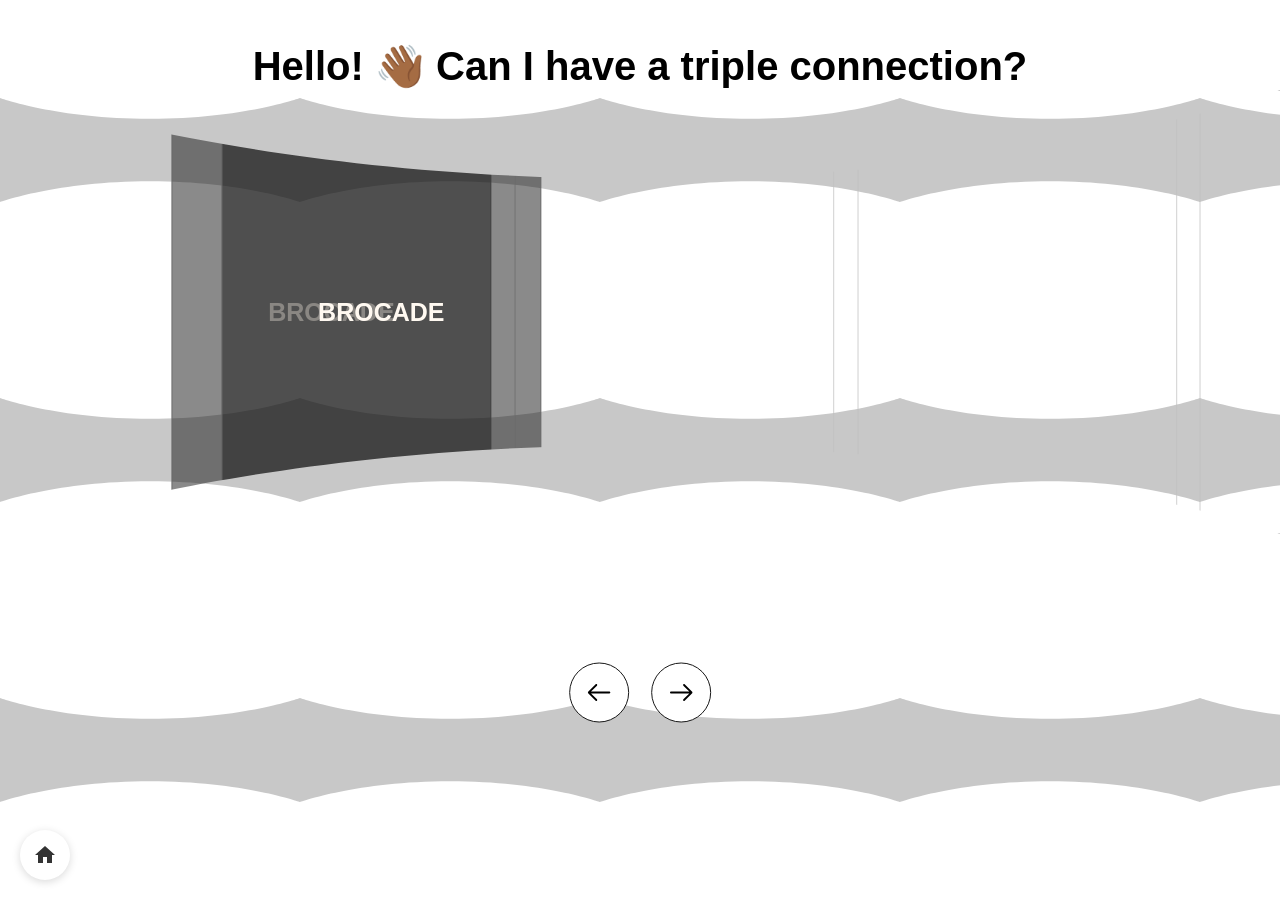
==== second1.html @ 450f44c1 "second1" ====
<!DOCTYPE html>
<html lang="en">

<head>
    <meta charset="UTF-8">
    <meta name="viewport" content="width=device-width, initial-scale=1.0">
    <title>Document</title>
    <link rel="stylesheet" href="second1.css">
</head>

<body>
    <div class="title">
        <p> Hello! 👋🏾 Can I have a triple connection?</p>
    </div>
    <div id="banner">
        <div class="img-list img-wrapper">
            <div class="img-box">
                <div class="info">
                    <h3>BROCADE</h3>
                </div>
                <img src="./assets/images/brocade-img.jpg" alt="">
            </div>
            <a href="./details/dai-detail.html"class="img-link">
            <div class="img-box">
            
                <img src="./assets/images/dai2-image.jpg" alt=""></a>
            </div>
            <a href="./details/miao-detail.html"class="img-link">
            <div class="img-box">
                <img src="./assets/images/miao2-image.jpg" alt=""></a>
            </div>
            <a href="./details/tujia-detail.html"class="img-link">
            <div class="img-box">
                <img src="./assets/images/tujia2-image.jpg" alt=""></a>
            </div>
            <a href="./details/zhuang-detail.html"class="img-link">
            <div class="img-box">
                <img src="./assets/images/zhuang2-image.jpg" alt=""></a>
            </div>
            <div class="img-box" id="last-img-box">
                <div class="info">
                    <h3>BROCADE</h3>
                </div>
                <img src="./assets/images/footer-image.jpg" alt="">
            </div>
        </div>
    </div>
    <div class="btn-group">
        <button class="last btn">
            <svg t="1686471404424" class="icon left" viewBox="0 0 1024 1024" version="1.1"
                xmlns="http://www.w3.org/2000/svg" p-id="2373" width="128" height="128">
                <path
                    d="M862.485 481.154H234.126l203.3-203.3c12.497-12.497 12.497-32.758 0-45.255s-32.758-12.497-45.255 0L135.397 489.373c-12.497 12.497-12.497 32.758 0 45.254l256.774 256.775c6.249 6.248 14.438 9.372 22.627 9.372s16.379-3.124 22.627-9.372c12.497-12.497 12.497-32.759 0-45.255l-203.3-203.301h628.36c17.036 0 30.846-13.81 30.846-30.846s-13.81-30.846-30.846-30.846z"
                    fill="" p-id="2374"></path>
            </svg>
        </button>
        <button class="next btn">
            <svg t="1686471404424" class="icon right" viewBox="0 0 1024 1024" version="1.1"
                xmlns="http://www.w3.org/2000/svg" p-id="2373" width="128" height="128">
                <path
                    d="M862.485 481.154H234.126l203.3-203.3c12.497-12.497 12.497-32.758 0-45.255s-32.758-12.497-45.255 0L135.397 489.373c-12.497 12.497-12.497 32.758 0 45.254l256.774 256.775c6.249 6.248 14.438 9.372 22.627 9.372s16.379-3.124 22.627-9.372c12.497-12.497 12.497-32.759 0-45.255l-203.3-203.301h628.36c17.036 0 30.846-13.81 30.846-30.846s-13.81-30.846-30.846-30.846z"
                    fill="" p-id="2374"></path>
            </svg>
        </button>
    </div>
    <script>
        const imgListOne = document.querySelector('.img-list')
        // 获取图片类数组，并将其转化为数组
        let imgBoxList = Array.prototype.slice.call(document.querySelectorAll('.img-list .img-box'))
        const imgBoxCount = imgBoxList.length
        const root = document.documentElement;
        const btnGroup = document.querySelector('.btn-group')
        const lastBtn = document.querySelector('.last')
        const nextBtn = document.querySelector('.next')
        const lastImgBox = document.getElementById('last-img-box')

        // 获取--post-spacing和--post-size的值
        const postSpacing = Number(getComputedStyle(root).getPropertyValue('--post-spacing').replace("vw", ""));
        const postSize = Number(getComputedStyle(root).getPropertyValue('--post-size').replace("vw", ""));

        // 根据图片的数量动态获取img-list的宽度
        let imgListLength = (postSize + postSpacing) * imgBoxCount
        console.log(imgListLength);
        // 根据图片的数量动态获取img-box的宽度
        const imgBoxLength = postSize + postSpacing

        let index = 0
        let indexOne = 1
        let timer = null
        let animationTime = 0.5

        // 初始化数组中元素的的顺序，将最后一张图片放在第一位与html部分图片展示位置一致
        imgBoxList.unshift(imgBoxList.pop())
        // 设置imgListOne动画时间
        imgListOne.style.transition = animationTime + 's ease'
        // 设置按钮出现时间
        setTimeout(function () {
            btnGroup.style.opacity = '1'
            btnGroup.style.bottom = '5%'
        }, animationTime * 1000)
        // 点击事件
        function cilckFun(flag) {
            //下一张 next
            if (flag == 'next') {
                index--
                console.log(index);
                // 因为右边没有显示的图片比较多，所以可以直接先整体向左移动
                imgListOne.style.left = imgBoxLength * index + "vw";
                setTimeout(function () {
                    imgListOne.style.transition = 'none'
                    // 当点击下一个累计达到图片数量时，相当于要回到原点，则重置变量和位置
                    if (Math.abs(index) == imgBoxCount) {
                        index = 0
                        imgListOne.style.left = 0
                        imgBoxList.forEach(item => {
                            if (item.id == 'last-img-box') {
                                item.style.transform = `translateX(-160.68vw)`
                            } else {
                                item.style.transform = 'none'
                            }
                        });
                    } else {
                        // 当第一张图片为last-img-box时，说明已经跑完了一轮，则将其放在最后的位置，初始状态其为-160.68vw
                        if (imgBoxList[0].id == 'last-img-box') {
                            lastImgBox.style.transition = 'none'
                            lastImgBox.style.transform = 'translateX(0px)'
                        } else if (index >= 0) {
                            /*  
                                这种情况是为了解决在点击完第last，再点击next时造成的bug问题，其实就是回退，再点击last之前
                                没有加transform属性，点击last以后则添加了transform属性，再次点击next按钮后应该不加transform
                            */
                            imgBoxList[0].style.transform = 'none'
                        } else {
                            // 正常情况下，点击next，则将最左侧的图片移到最后
                            imgBoxList[0].style.transform = 'translateX(160.68vw)'
                        }
                    }
                    // 模拟移动情况，将最左侧的图片（元素）移动到最后
                    imgBoxList.push(imgBoxList.shift())
                }, animationTime * 1000)
            } else {
                // 上一张 last
                index++
                console.log(index);
                // 模拟移动情况，把最右侧的图片（元素）移动到最前
                imgBoxList.unshift(imgBoxList.pop())
                // 因为左侧图片只会有一张，所以需要先移动图片到左侧，再进行imgListOne的移到
                if (imgBoxList[0].id == 'last-img-box' && index != 0) {
                    // 当第一张图片为last-img-box时，说明已经跑完了一轮，此时相对于一开始的位置为-321.36vw
                    imgBoxList[0].style.transform = 'translateX(-321.36vw)'
                } else if (index < 0) {
                    // 这种情况与点击next按钮出现的回退现象一致
                    imgBoxList[0].style.transform = 'none'
                } else {
                    // 正常情况下，点击last，则将最右侧的图片移到最前
                    imgBoxList[0].style.transform = 'translateX(-160.68vw)'
                }
                imgListOne.style.left = imgBoxLength * index + "vw";
                lastImgBox.style.transition = 'none'
                // 当点击下一个累计达到图片数量时，相当于要回到原点，则重置变量和位置
                if (Math.abs(index) == imgBoxCount) {
                    index = 0
                    setTimeout(function () {
                        imgListOne.style.transition = 'none'
                        imgListOne.style.left = 0
                        imgBoxList.forEach(item => {
                            if (item.id == 'last-img-box') {
                                item.style.transform = 'translateX(-160.68vw)'
                            } else {
                                item.style.transform = 'none'
                            }
                        });
                    }, animationTime * 1000)
                }
            }
            imgListOne.style.transition = animationTime + 's ease'
        }

        //节流函数
        function throttle(fn, delay) {
            return function () {
                if (timer) {
                    return
                }
                fn.apply(this, arguments)
                timer = setTimeout(() => {
                    timer = null
                }, delay)
            }
        }

        nextBtn.onclick = throttle(() => cilckFun('next'), animationTime * 1000);

        lastBtn.onclick = throttle(() => cilckFun('last'), animationTime * 1000);
        function goBack(){
            window.location.href='index.html';
        }
    </script>
    <!-- 返回首页按钮 -->
    <a href="index.html" class="back-home">
    <svg width="24" height="24" viewBox="0 0 24 24" fill="currentColor">
     <path d="M10 20v-6h4v6h5v-8h3L12 3 2 12h3v8z"/>
    </svg></a>
    </div>
</body>

</html>
---- second1.css ----
@charset "UTF-8";
@font-face {
  font-family: Millik;
  font-weight: 700;
  src: url(./assets/font/Millik.c3f91cb.ttf) format("truetype");
  text-rendering: optimizeLegibility;
}
:root {
  --post-spacing: 1.78vw;
  --post-size: 25vw;
  --mask-size: 100vw;
}

* {
  padding: 0;
  margin: 0;
  font-family: Millik, Arial, sans-serif;
  font-size: 62.5%;
  -ms-text-size-adjust: 100%;
  -webkit-text-size-adjust: 100%;
  -moz-osx-font-smoothing: grayscale;
  -webkit-font-smoothing: antialiased;
  box-sizing: border-box;
}

body {
  background: #fff;
  background-image: url([data-uri]);
  background-repeat: repeat;
  background-size: 300px 300px;
}

.title {
  position: absolute;
  left: 50%;
  top: 5%;
  transform: translate(-50%, -5%);
}
.title p {
  font-size: 4rem;
  font-weight: 800;
  white-space: nowrap;
}

.back-home {
  position: fixed; /* 固定在左下角，不随页面滚动 */
  left: 20px;
  bottom: 20px;
  width: 50px;
  height: 50px;
  border-radius: 50%; /* 圆形按钮 */
  background: #fff;
  box-shadow: 0 2px 8px rgba(0, 0, 0, 0.15);
  display: flex;
  align-items: center;
  justify-content: center;
  cursor: pointer;
  color: #333;
  z-index: 999; /* 确保在最上层 */
  transition: all 0.3s ease;
}
.back-home:hover {
  background: #f5f5f5;
  transform: scale(1.05);
}

#banner {
  overflow: hidden;
  position: relative;
  width: 100vw;
  height: calc(var(--post-size) / 0.72);
  -webkit-mask: url([data-uri]);
          mask: url([data-uri]);
  -webkit-mask-repeat: no-repeat;
          mask-repeat: no-repeat;
  -webkit-mask-position: center;
          mask-position: center;
  -webkit-mask-size: var(--mask-size);
          mask-size: var(--mask-size);
  position: absolute;
  top: 10%;
}
#banner .img-wrapper {
  display: flex;
  position: absolute;
  width: 100%;
  float: left;
  height: calc(var(--post-size) / 0.72);
  transform: translate(13.39vw, 0);
  animation: admission 1.5s;
}
#banner .img-wrapper .img-box {
  height: 100%;
  display: inline-block;
  margin-right: var(--post-spacing);
  position: relative;
  cursor: pointer;
}
#banner .img-wrapper .img-box .info {
  position: absolute;
  display: flex;
  flex-direction: column;
  justify-content: center;
  left: 0;
  top: 0;
  height: 100%;
  width: 100%;
  background: hsla(0, 0%, 9%, 0.5);
  text-align: center;
  color: #fff9f1;
  font-size: 4rem;
}
#banner .img-wrapper .img-box img {
  width: var(--post-size);
  height: 100%;
  -o-object-position: center;
     object-position: center;
  -o-object-fit: cover;
     object-fit: cover;
}
#banner .img-wrapper .img-box:last-child {
  transform: translate(-130vw, 0);
}

.btn-group {
  height: 15vh;
  position: absolute;
  left: 50%;
  bottom: 0%;
  transform: translate(-50%, -50%);
  transition: 1s;
  opacity: 0;
}
.btn-group .btn {
  width: 60px;
  height: 60px;
  border-radius: 50%;
  border: 1px solid #171717;
  background-color: #fff;
  margin: 10px;
  cursor: pointer;
  transition: 0.4s;
  box-sizing: border-box;
}
.btn-group .btn:hover {
  transform: scale(1.2);
  background-color: #000;
}
.btn-group .btn:hover .icon {
  fill: #fff;
}
.btn-group .btn .icon {
  width: 30px;
  height: 30px;
}
.btn-group .btn .right {
  transform: rotate(180deg);
}

.img-list {
  left: 0;
}

@keyframes admission {
  0% {
    transform: translate(140vw, 0);
  }
  100% {
    transform: translate(13.39vw, 0);
  }
}
.img-list {
  left: 0;
}

@keyframes admission {
  0% {
    transform: translate(140vw, 0);
  }
  100% {
    transform: translate(13.39vw, 0);
  }
}/*# sourceMappingURL=second1.css.map */
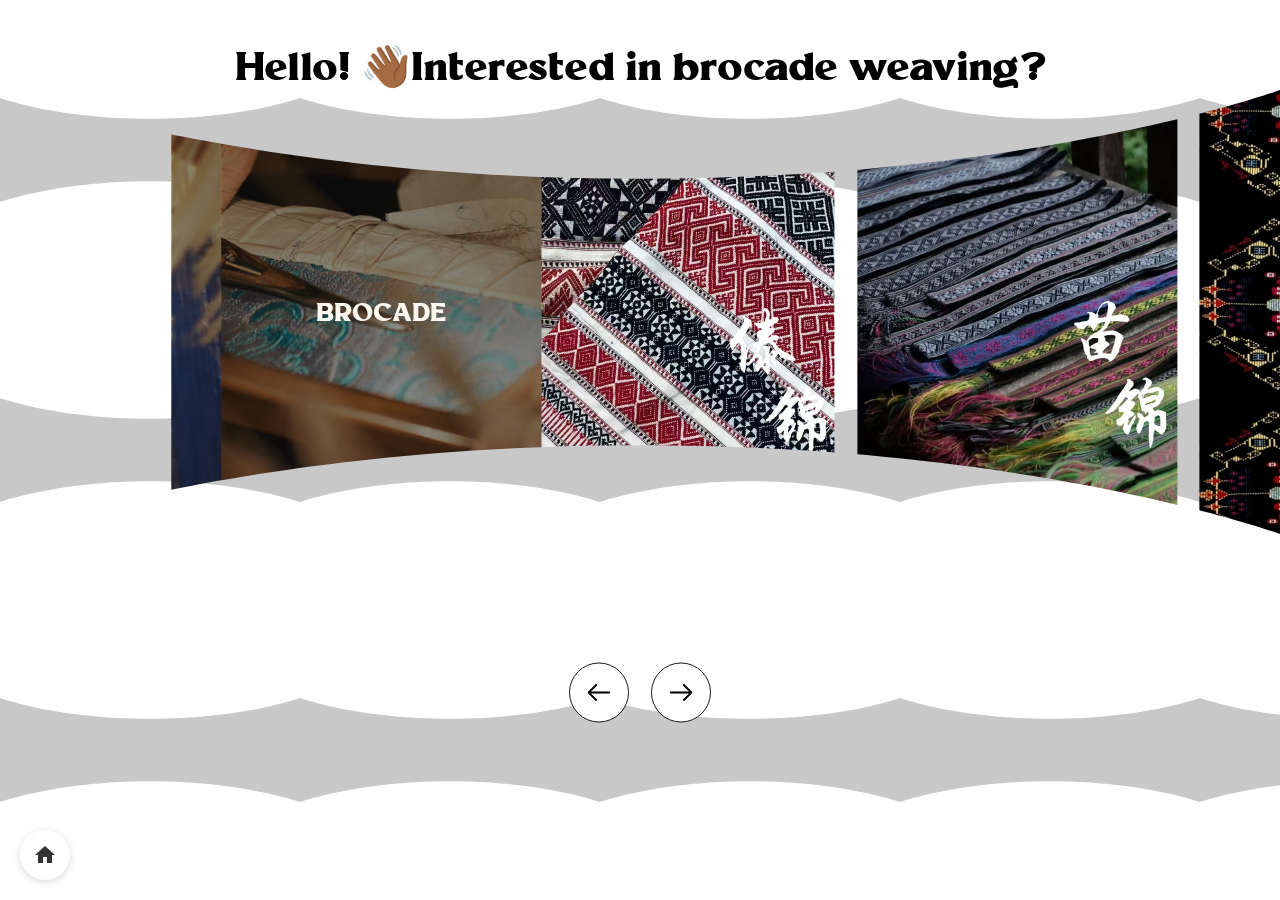
==== commit 68569754: "details" ====
--- a/second1.html
+++ b/second1.html
@@ -10,7 +10,7 @@
 
 <body>
     <div class="title">
-        <p> Hello! 👋🏾 Can I have a triple connection?</p>
+        <p> Hello! 👋🏾Interested in brocade weaving?</p>
     </div>
     <div id="banner">
         <div class="img-list img-wrapper">
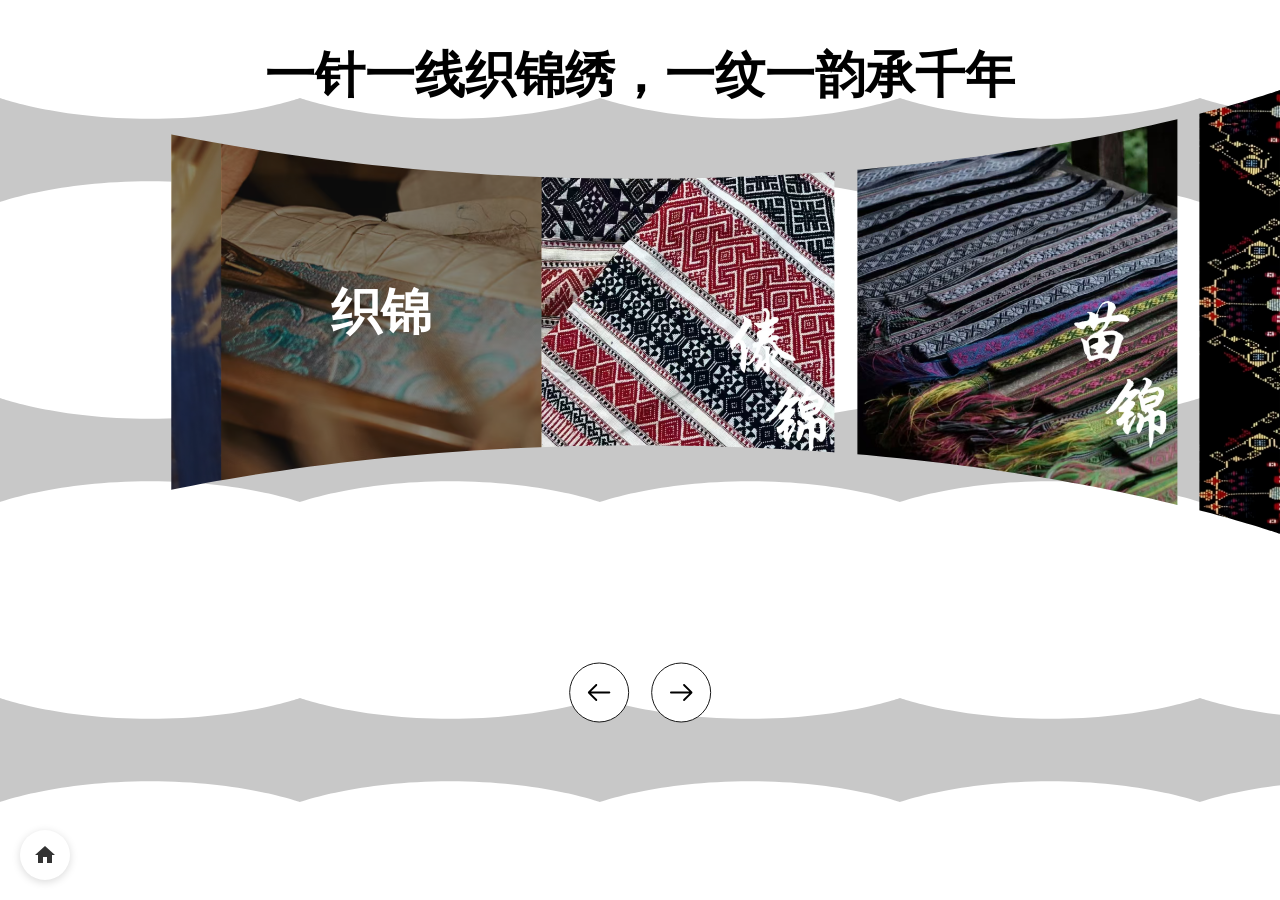
==== commit ad630d6f: "new changes" ====
--- a/second1.html
+++ b/second1.html
@@ -1,5 +1,5 @@
 <!DOCTYPE html>
-<html lang="en">
+<html lang="zh-CN">
 
 <head>
     <meta charset="UTF-8">
@@ -10,13 +10,13 @@
 
 <body>
     <div class="title">
-        <p> Hello! 👋🏾Interested in brocade weaving?</p>
+        <p> 一针一线织锦绣，一纹一韵承千年</p>
     </div>
     <div id="banner">
         <div class="img-list img-wrapper">
             <div class="img-box">
                 <div class="info">
-                    <h3>BROCADE</h3>
+                    <h3>织锦</h3>
                 </div>
                 <img src="./assets/images/brocade-img.jpg" alt="">
             </div>
@@ -39,7 +39,7 @@
             </div>
             <div class="img-box" id="last-img-box">
                 <div class="info">
-                    <h3>BROCADE</h3>
+                    <h3>织锦</h3>
                 </div>
                 <img src="./assets/images/footer-image.jpg" alt="">
             </div>
--- a/second1.css
+++ b/second1.css
@@ -1,8 +1,8 @@
 @charset "UTF-8";
 @font-face {
-  font-family: Millik;
+  font-family: 白鸽天行体;
   font-weight: 700;
-  src: url(./assets/font/Millik.c3f91cb.ttf) format("truetype");
+  src: url(./assets/font/baige.ttf) format("truetype");
   text-rendering: optimizeLegibility;
 }
 :root {
@@ -14,7 +14,7 @@
 * {
   padding: 0;
   margin: 0;
-  font-family: Millik, Arial, sans-serif;
+  font-family: 白鸽天行体, Arial, sans-serif;
   font-size: 62.5%;
   -ms-text-size-adjust: 100%;
   -webkit-text-size-adjust: 100%;
@@ -37,9 +37,15 @@
   transform: translate(-50%, -5%);
 }
 .title p {
-  font-size: 4rem;
+  font-size: 50px;
   font-weight: 800;
   white-space: nowrap;
+}
+
+.info h3 {
+  font-size: 50px;
+  color: #fff;
+  font-weight: bold;
 }
 
 .back-home {
